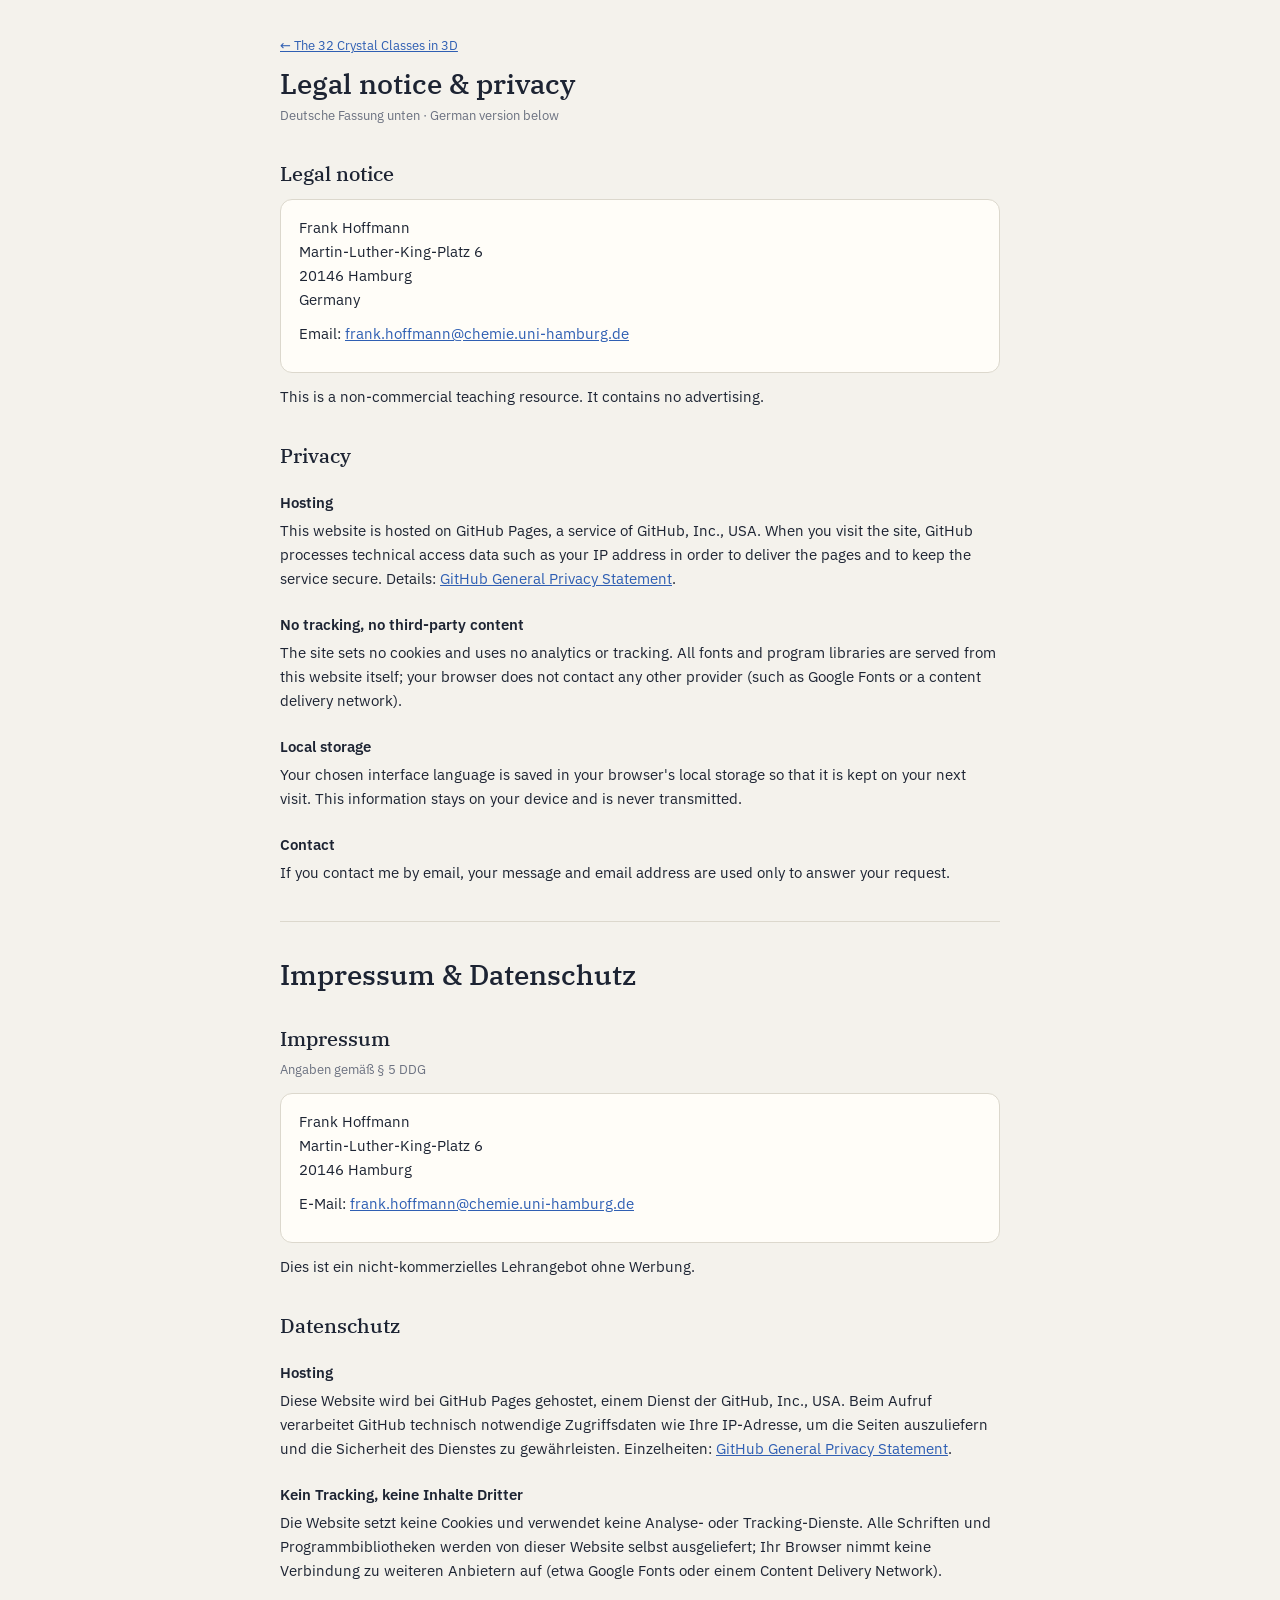
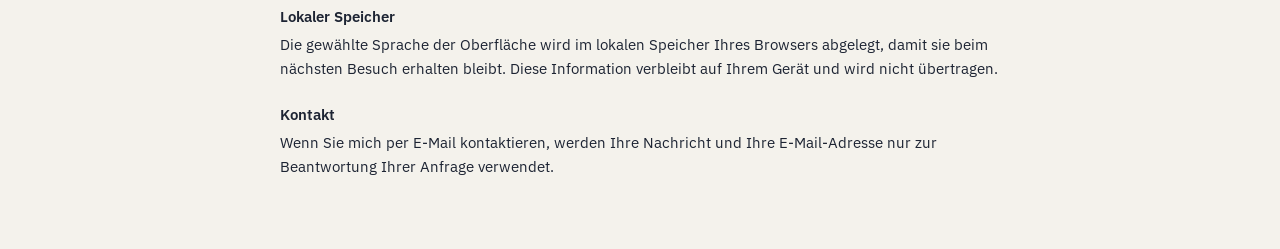
==== legal.html @ 2f72d709 "Self-host fonts and three.js, add legal notice and privacy page No external requests anymore (no Goo" ====
<!DOCTYPE html>
<html lang="en">
<head>
<meta charset="utf-8">
<meta name="viewport" content="width=device-width, initial-scale=1">
<title>Legal notice &amp; privacy – The 32 Crystal Classes in 3D</title>
<meta name="robots" content="noindex">
<link rel="stylesheet" href="fonts/fonts.css">
<style>
body{margin:0;background:#f4f2ec;color:#1d2433;font:15px/1.6 "IBM Plex Sans",system-ui,sans-serif}
main{max-width:720px;margin:0 auto;padding:36px 22px 60px}
h1{font:500 28px/1.2 "IBM Plex Serif",serif;margin:0 0 6px}
h2{font:500 20px/1.3 "IBM Plex Serif",serif;margin:34px 0 8px}
h3{font-size:15px;margin:22px 0 4px}
p{margin:0 0 10px}
a{color:#2f5fb3}
.muted{color:#6b7180;font-size:13px}
.box{background:#fffdf8;border:1px solid #dcd8cd;border-radius:12px;padding:16px 18px;margin:12px 0}
hr{border:none;border-top:1px solid #dcd8cd;margin:36px 0}
</style>
</head>
<body>
<main>
<p class="muted"><a href="./">← The 32 Crystal Classes in 3D</a></p>

<h1>Legal notice &amp; privacy</h1>
<p class="muted">Deutsche Fassung unten · German version below</p>

<h2>Legal notice</h2>
<div class="box">
<p>Frank Hoffmann<br>Martin-Luther-King-Platz 6<br>20146 Hamburg<br>Germany</p>
<p>Email: <a href="mailto:frank.hoffmann@chemie.uni-hamburg.de">frank.hoffmann@chemie.uni-hamburg.de</a></p>
</div>
<p>This is a non-commercial teaching resource. It contains no advertising.</p>

<h2>Privacy</h2>
<h3>Hosting</h3>
<p>This website is hosted on GitHub Pages, a service of GitHub, Inc., USA. When you visit the site, GitHub processes technical access data such as your IP address in order to deliver the pages and to keep the service secure. Details: <a href="https://docs.github.com/en/site-policy/privacy-policies/github-general-privacy-statement">GitHub General Privacy Statement</a>.</p>
<h3>No tracking, no third-party content</h3>
<p>The site sets no cookies and uses no analytics or tracking. All fonts and program libraries are served from this website itself; your browser does not contact any other provider (such as Google Fonts or a content delivery network).</p>
<h3>Local storage</h3>
<p>Your chosen interface language is saved in your browser's local storage so that it is kept on your next visit. This information stays on your device and is never transmitted.</p>
<h3>Contact</h3>
<p>If you contact me by email, your message and email address are used only to answer your request.</p>

<hr>

<h1>Impressum &amp; Datenschutz</h1>

<h2>Impressum</h2>
<p class="muted">Angaben gemäß § 5 DDG</p>
<div class="box">
<p>Frank Hoffmann<br>Martin-Luther-King-Platz 6<br>20146 Hamburg</p>
<p>E-Mail: <a href="mailto:frank.hoffmann@chemie.uni-hamburg.de">frank.hoffmann@chemie.uni-hamburg.de</a></p>
</div>
<p>Dies ist ein nicht-kommerzielles Lehrangebot ohne Werbung.</p>

<h2>Datenschutz</h2>
<h3>Hosting</h3>
<p>Diese Website wird bei GitHub Pages gehostet, einem Dienst der GitHub, Inc., USA. Beim Aufruf verarbeitet GitHub technisch notwendige Zugriffsdaten wie Ihre IP-Adresse, um die Seiten auszuliefern und die Sicherheit des Dienstes zu gewährleisten. Einzelheiten: <a href="https://docs.github.com/en/site-policy/privacy-policies/github-general-privacy-statement">GitHub General Privacy Statement</a>.</p>
<h3>Kein Tracking, keine Inhalte Dritter</h3>
<p>Die Website setzt keine Cookies und verwendet keine Analyse- oder Tracking-Dienste. Alle Schriften und Programmbibliotheken werden von dieser Website selbst ausgeliefert; Ihr Browser nimmt keine Verbindung zu weiteren Anbietern auf (etwa Google Fonts oder einem Content Delivery Network).</p>
<h3>Lokaler Speicher</h3>
<p>Die gewählte Sprache der Oberfläche wird im lokalen Speicher Ihres Browsers abgelegt, damit sie beim nächsten Besuch erhalten bleibt. Diese Information verbleibt auf Ihrem Gerät und wird nicht übertragen.</p>
<h3>Kontakt</h3>
<p>Wenn Sie mich per E-Mail kontaktieren, werden Ihre Nachricht und Ihre E-Mail-Adresse nur zur Beantwortung Ihrer Anfrage verwendet.</p>
</main>
</body>
</html>
---- fonts/fonts.css ----
@font-face{font-family:'IBM Plex Sans';font-style:normal;font-weight:400;font-display:swap;src:url('ibm-plex-sans-latin-400-normal.woff2') format('woff2');unicode-range:U+0000-00FF, U+0131, U+0152-0153, U+02BB-02BC, U+02C6, U+02DA, U+02DC, U+0304, U+0308, U+0329, U+2000-206F, U+20AC, U+2122, U+2191, U+2193, U+2212, U+2215, U+FEFF, U+FFFD;}
@font-face{font-family:'IBM Plex Sans';font-style:normal;font-weight:400;font-display:swap;src:url('ibm-plex-sans-latin-ext-400-normal.woff2') format('woff2');unicode-range:U+0100-02BA, U+02BD-02C5, U+02C7-02CC, U+02CE-02D7, U+02DD-02FF, U+0304, U+0308, U+0329, U+1D00-1DBF, U+1E00-1E9F, U+1EF2-1EFF, U+2020, U+20A0-20AB, U+20AD-20C0, U+2113, U+2C60-2C7F, U+A720-A7FF;}
@font-face{font-family:'IBM Plex Sans';font-style:normal;font-weight:500;font-display:swap;src:url('ibm-plex-sans-latin-500-normal.woff2') format('woff2');unicode-range:U+0000-00FF, U+0131, U+0152-0153, U+02BB-02BC, U+02C6, U+02DA, U+02DC, U+0304, U+0308, U+0329, U+2000-206F, U+20AC, U+2122, U+2191, U+2193, U+2212, U+2215, U+FEFF, U+FFFD;}
@font-face{font-family:'IBM Plex Sans';font-style:normal;font-weight:500;font-display:swap;src:url('ibm-plex-sans-latin-ext-500-normal.woff2') format('woff2');unicode-range:U+0100-02BA, U+02BD-02C5, U+02C7-02CC, U+02CE-02D7, U+02DD-02FF, U+0304, U+0308, U+0329, U+1D00-1DBF, U+1E00-1E9F, U+1EF2-1EFF, U+2020, U+20A0-20AB, U+20AD-20C0, U+2113, U+2C60-2C7F, U+A720-A7FF;}
@font-face{font-family:'IBM Plex Sans';font-style:normal;font-weight:600;font-display:swap;src:url('ibm-plex-sans-latin-600-normal.woff2') format('woff2');unicode-range:U+0000-00FF, U+0131, U+0152-0153, U+02BB-02BC, U+02C6, U+02DA, U+02DC, U+0304, U+0308, U+0329, U+2000-206F, U+20AC, U+2122, U+2191, U+2193, U+2212, U+2215, U+FEFF, U+FFFD;}
@font-face{font-family:'IBM Plex Sans';font-style:normal;font-weight:600;font-display:swap;src:url('ibm-plex-sans-latin-ext-600-normal.woff2') format('woff2');unicode-range:U+0100-02BA, U+02BD-02C5, U+02C7-02CC, U+02CE-02D7, U+02DD-02FF, U+0304, U+0308, U+0329, U+1D00-1DBF, U+1E00-1E9F, U+1EF2-1EFF, U+2020, U+20A0-20AB, U+20AD-20C0, U+2113, U+2C60-2C7F, U+A720-A7FF;}
@font-face{font-family:'IBM Plex Sans';font-style:italic;font-weight:500;font-display:swap;src:url('ibm-plex-sans-latin-500-italic.woff2') format('woff2');unicode-range:U+0000-00FF, U+0131, U+0152-0153, U+02BB-02BC, U+02C6, U+02DA, U+02DC, U+0304, U+0308, U+0329, U+2000-206F, U+20AC, U+2122, U+2191, U+2193, U+2212, U+2215, U+FEFF, U+FFFD;}
@font-face{font-family:'IBM Plex Sans';font-style:italic;font-weight:500;font-display:swap;src:url('ibm-plex-sans-latin-ext-500-italic.woff2') format('woff2');unicode-range:U+0100-02BA, U+02BD-02C5, U+02C7-02CC, U+02CE-02D7, U+02DD-02FF, U+0304, U+0308, U+0329, U+1D00-1DBF, U+1E00-1E9F, U+1EF2-1EFF, U+2020, U+20A0-20AB, U+20AD-20C0, U+2113, U+2C60-2C7F, U+A720-A7FF;}
@font-face{font-family:'IBM Plex Sans';font-style:italic;font-weight:600;font-display:swap;src:url('ibm-plex-sans-latin-600-italic.woff2') format('woff2');unicode-range:U+0000-00FF, U+0131, U+0152-0153, U+02BB-02BC, U+02C6, U+02DA, U+02DC, U+0304, U+0308, U+0329, U+2000-206F, U+20AC, U+2122, U+2191, U+2193, U+2212, U+2215, U+FEFF, U+FFFD;}
@font-face{font-family:'IBM Plex Sans';font-style:italic;font-weight:600;font-display:swap;src:url('ibm-plex-sans-latin-ext-600-italic.woff2') format('woff2');unicode-range:U+0100-02BA, U+02BD-02C5, U+02C7-02CC, U+02CE-02D7, U+02DD-02FF, U+0304, U+0308, U+0329, U+1D00-1DBF, U+1E00-1E9F, U+1EF2-1EFF, U+2020, U+20A0-20AB, U+20AD-20C0, U+2113, U+2C60-2C7F, U+A720-A7FF;}
@font-face{font-family:'IBM Plex Serif';font-style:normal;font-weight:400;font-display:swap;src:url('ibm-plex-serif-latin-400-normal.woff2') format('woff2');unicode-range:U+0000-00FF, U+0131, U+0152-0153, U+02BB-02BC, U+02C6, U+02DA, U+02DC, U+0304, U+0308, U+0329, U+2000-206F, U+20AC, U+2122, U+2191, U+2193, U+2212, U+2215, U+FEFF, U+FFFD;}
@font-face{font-family:'IBM Plex Serif';font-style:normal;font-weight:400;font-display:swap;src:url('ibm-plex-serif-latin-ext-400-normal.woff2') format('woff2');unicode-range:U+0100-02BA, U+02BD-02C5, U+02C7-02CC, U+02CE-02D7, U+02DD-02FF, U+0304, U+0308, U+0329, U+1D00-1DBF, U+1E00-1E9F, U+1EF2-1EFF, U+2020, U+20A0-20AB, U+20AD-20C0, U+2113, U+2C60-2C7F, U+A720-A7FF;}
@font-face{font-family:'IBM Plex Serif';font-style:normal;font-weight:500;font-display:swap;src:url('ibm-plex-serif-latin-500-normal.woff2') format('woff2');unicode-range:U+0000-00FF, U+0131, U+0152-0153, U+02BB-02BC, U+02C6, U+02DA, U+02DC, U+0304, U+0308, U+0329, U+2000-206F, U+20AC, U+2122, U+2191, U+2193, U+2212, U+2215, U+FEFF, U+FFFD;}
@font-face{font-family:'IBM Plex Serif';font-style:normal;font-weight:500;font-display:swap;src:url('ibm-plex-serif-latin-ext-500-normal.woff2') format('woff2');unicode-range:U+0100-02BA, U+02BD-02C5, U+02C7-02CC, U+02CE-02D7, U+02DD-02FF, U+0304, U+0308, U+0329, U+1D00-1DBF, U+1E00-1E9F, U+1EF2-1EFF, U+2020, U+20A0-20AB, U+20AD-20C0, U+2113, U+2C60-2C7F, U+A720-A7FF;}
@font-face{font-family:'IBM Plex Serif';font-style:italic;font-weight:400;font-display:swap;src:url('ibm-plex-serif-latin-400-italic.woff2') format('woff2');unicode-range:U+0000-00FF, U+0131, U+0152-0153, U+02BB-02BC, U+02C6, U+02DA, U+02DC, U+0304, U+0308, U+0329, U+2000-206F, U+20AC, U+2122, U+2191, U+2193, U+2212, U+2215, U+FEFF, U+FFFD;}
@font-face{font-family:'IBM Plex Serif';font-style:italic;font-weight:400;font-display:swap;src:url('ibm-plex-serif-latin-ext-400-italic.woff2') format('woff2');unicode-range:U+0100-02BA, U+02BD-02C5, U+02C7-02CC, U+02CE-02D7, U+02DD-02FF, U+0304, U+0308, U+0329, U+1D00-1DBF, U+1E00-1E9F, U+1EF2-1EFF, U+2020, U+20A0-20AB, U+20AD-20C0, U+2113, U+2C60-2C7F, U+A720-A7FF;}
@font-face{font-family:'IBM Plex Serif';font-style:italic;font-weight:500;font-display:swap;src:url('ibm-plex-serif-latin-500-italic.woff2') format('woff2');unicode-range:U+0000-00FF, U+0131, U+0152-0153, U+02BB-02BC, U+02C6, U+02DA, U+02DC, U+0304, U+0308, U+0329, U+2000-206F, U+20AC, U+2122, U+2191, U+2193, U+2212, U+2215, U+FEFF, U+FFFD;}
@font-face{font-family:'IBM Plex Serif';font-style:italic;font-weight:500;font-display:swap;src:url('ibm-plex-serif-latin-ext-500-italic.woff2') format('woff2');unicode-range:U+0100-02BA, U+02BD-02C5, U+02C7-02CC, U+02CE-02D7, U+02DD-02FF, U+0304, U+0308, U+0329, U+1D00-1DBF, U+1E00-1E9F, U+1EF2-1EFF, U+2020, U+20A0-20AB, U+20AD-20C0, U+2113, U+2C60-2C7F, U+A720-A7FF;}
@font-face{font-family:'IBM Plex Mono';font-style:normal;font-weight:400;font-display:swap;src:url('ibm-plex-mono-latin-400-normal.woff2') format('woff2');unicode-range:U+0000-00FF, U+0131, U+0152-0153, U+02BB-02BC, U+02C6, U+02DA, U+02DC, U+0304, U+0308, U+0329, U+2000-206F, U+20AC, U+2122, U+2191, U+2193, U+2212, U+2215, U+FEFF, U+FFFD;}
@font-face{font-family:'IBM Plex Mono';font-style:normal;font-weight:400;font-display:swap;src:url('ibm-plex-mono-latin-ext-400-normal.woff2') format('woff2');unicode-range:U+0100-02BA, U+02BD-02C5, U+02C7-02CC, U+02CE-02D7, U+02DD-02FF, U+0304, U+0308, U+0329, U+1D00-1DBF, U+1E00-1E9F, U+1EF2-1EFF, U+2020, U+20A0-20AB, U+20AD-20C0, U+2113, U+2C60-2C7F, U+A720-A7FF;}
@font-face{font-family:'IBM Plex Mono';font-style:normal;font-weight:500;font-display:swap;src:url('ibm-plex-mono-latin-500-normal.woff2') format('woff2');unicode-range:U+0000-00FF, U+0131, U+0152-0153, U+02BB-02BC, U+02C6, U+02DA, U+02DC, U+0304, U+0308, U+0329, U+2000-206F, U+20AC, U+2122, U+2191, U+2193, U+2212, U+2215, U+FEFF, U+FFFD;}
@font-face{font-family:'IBM Plex Mono';font-style:normal;font-weight:500;font-display:swap;src:url('ibm-plex-mono-latin-ext-500-normal.woff2') format('woff2');unicode-range:U+0100-02BA, U+02BD-02C5, U+02C7-02CC, U+02CE-02D7, U+02DD-02FF, U+0304, U+0308, U+0329, U+1D00-1DBF, U+1E00-1E9F, U+1EF2-1EFF, U+2020, U+20A0-20AB, U+20AD-20C0, U+2113, U+2C60-2C7F, U+A720-A7FF;}
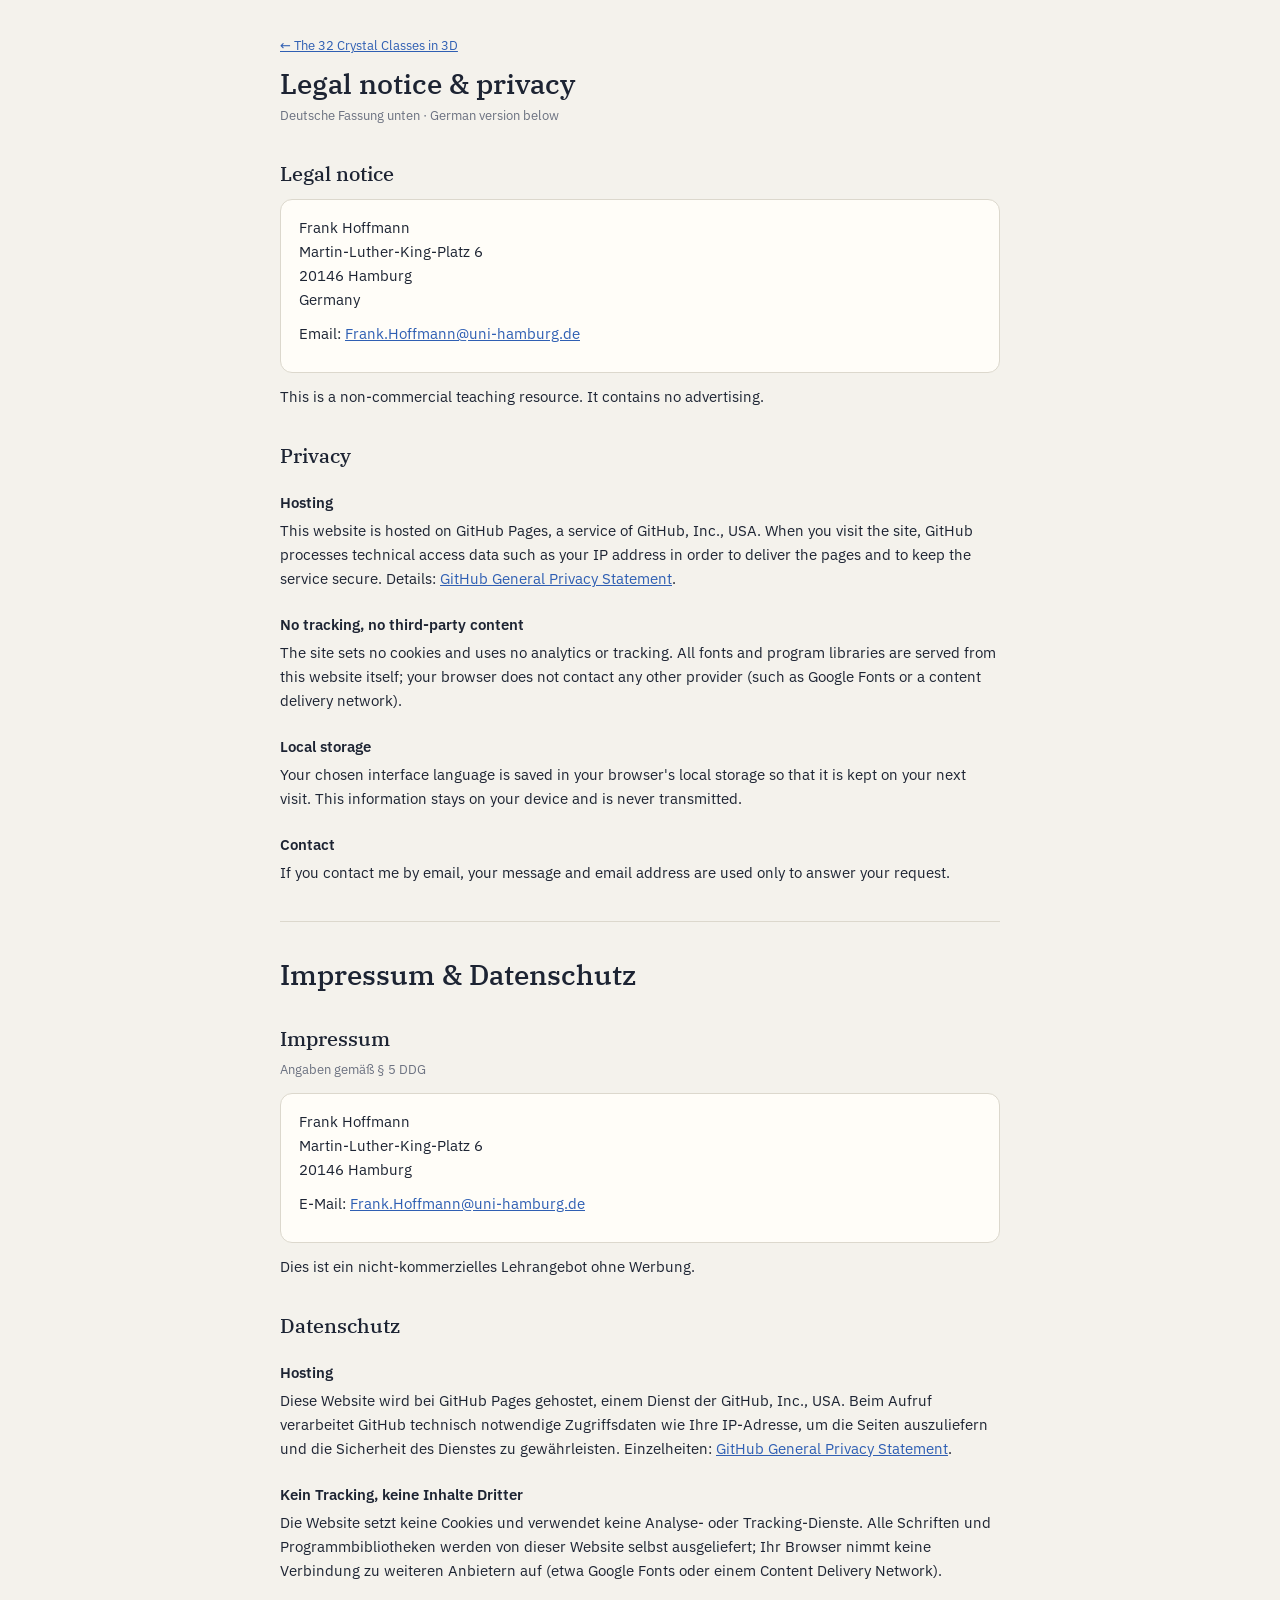
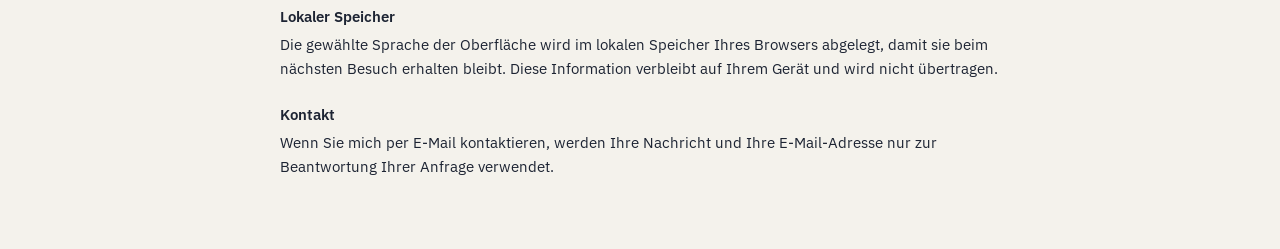
==== commit 69e879ac: "Update contact email in legal notice Co-Authored-By: Claude Opus 5.5 <noreply@anthropic.com> Claude-" ====
--- a/legal.html
+++ b/legal.html
@@ -29,7 +29,7 @@
 <h2>Legal notice</h2>
 <div class="box">
 <p>Frank Hoffmann<br>Martin-Luther-King-Platz 6<br>20146 Hamburg<br>Germany</p>
-<p>Email: <a href="mailto:frank.hoffmann@chemie.uni-hamburg.de">frank.hoffmann@chemie.uni-hamburg.de</a></p>
+<p>Email: <a href="mailto:Frank.Hoffmann@uni-hamburg.de">Frank.Hoffmann@uni-hamburg.de</a></p>
 </div>
 <p>This is a non-commercial teaching resource. It contains no advertising.</p>
 
@@ -51,7 +51,7 @@
 <p class="muted">Angaben gemäß § 5 DDG</p>
 <div class="box">
 <p>Frank Hoffmann<br>Martin-Luther-King-Platz 6<br>20146 Hamburg</p>
-<p>E-Mail: <a href="mailto:frank.hoffmann@chemie.uni-hamburg.de">frank.hoffmann@chemie.uni-hamburg.de</a></p>
+<p>E-Mail: <a href="mailto:Frank.Hoffmann@uni-hamburg.de">Frank.Hoffmann@uni-hamburg.de</a></p>
 </div>
 <p>Dies ist ein nicht-kommerzielles Lehrangebot ohne Werbung.</p>
 
